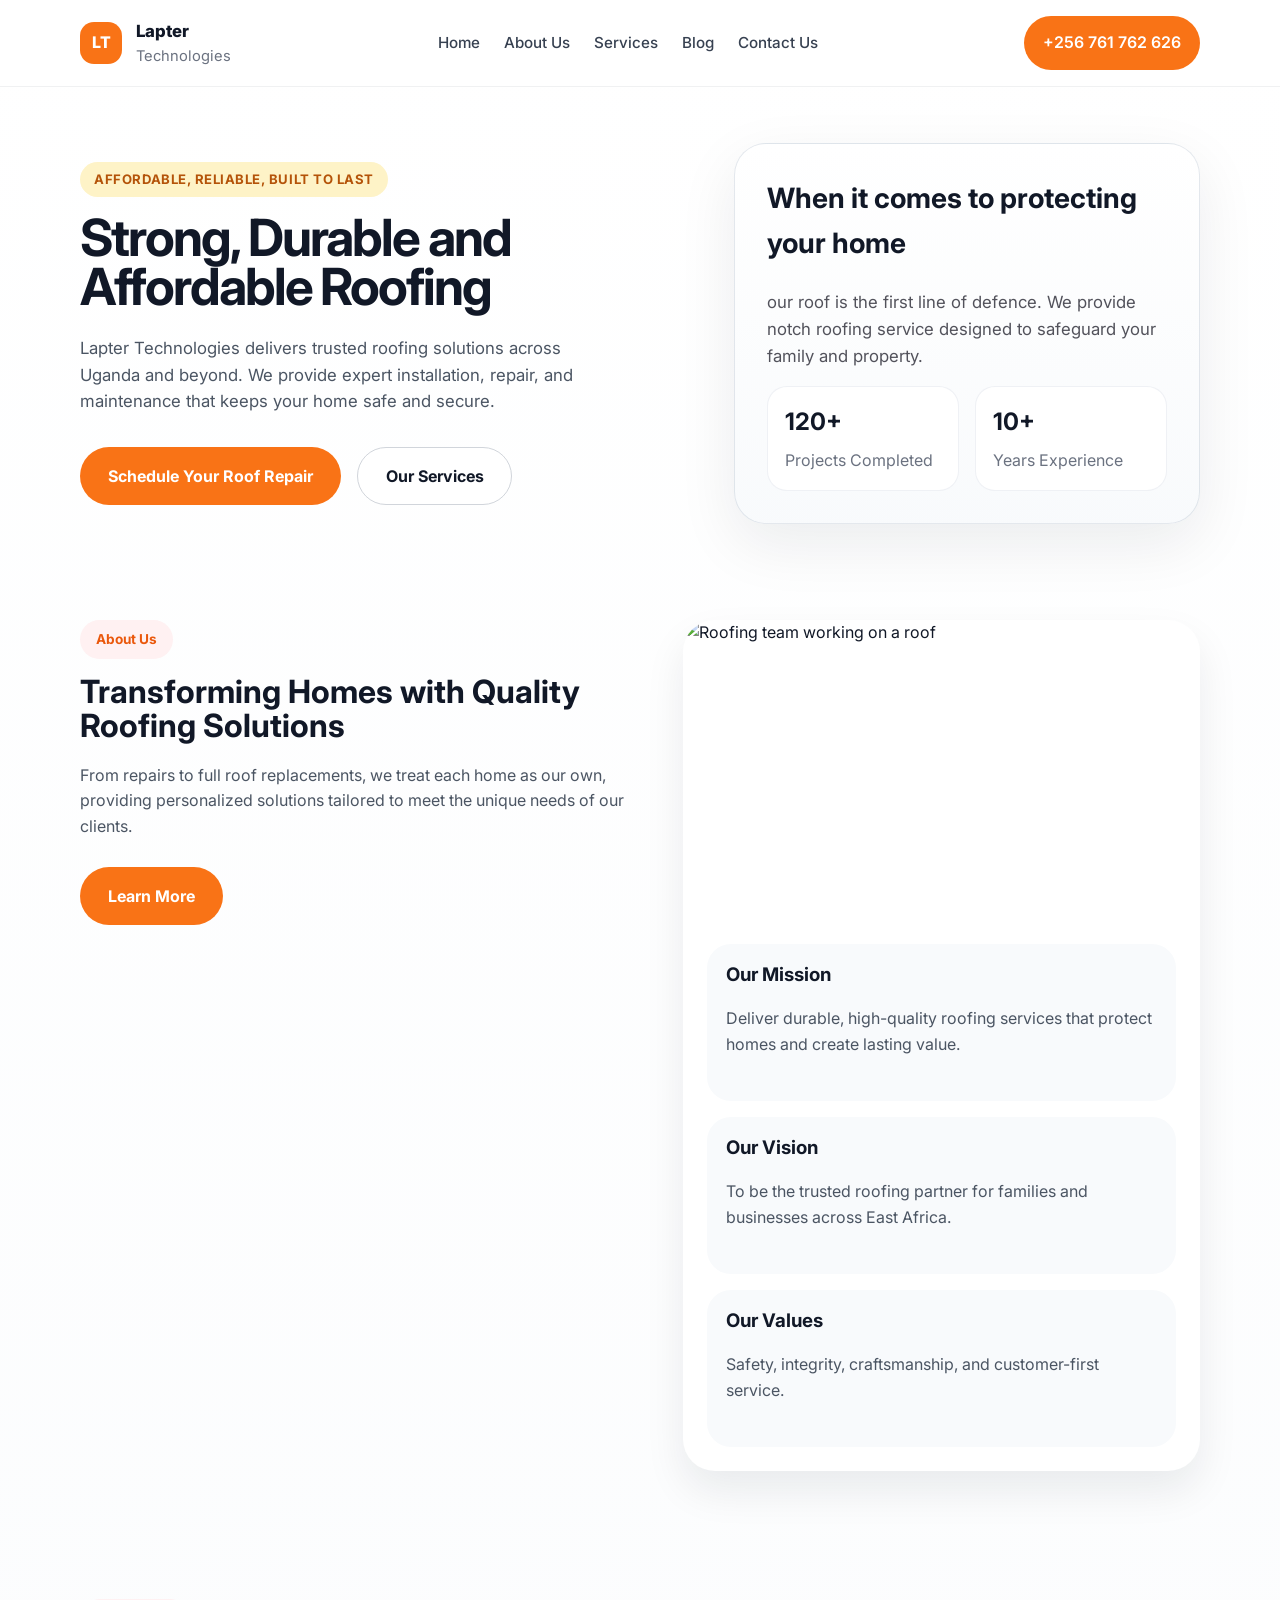
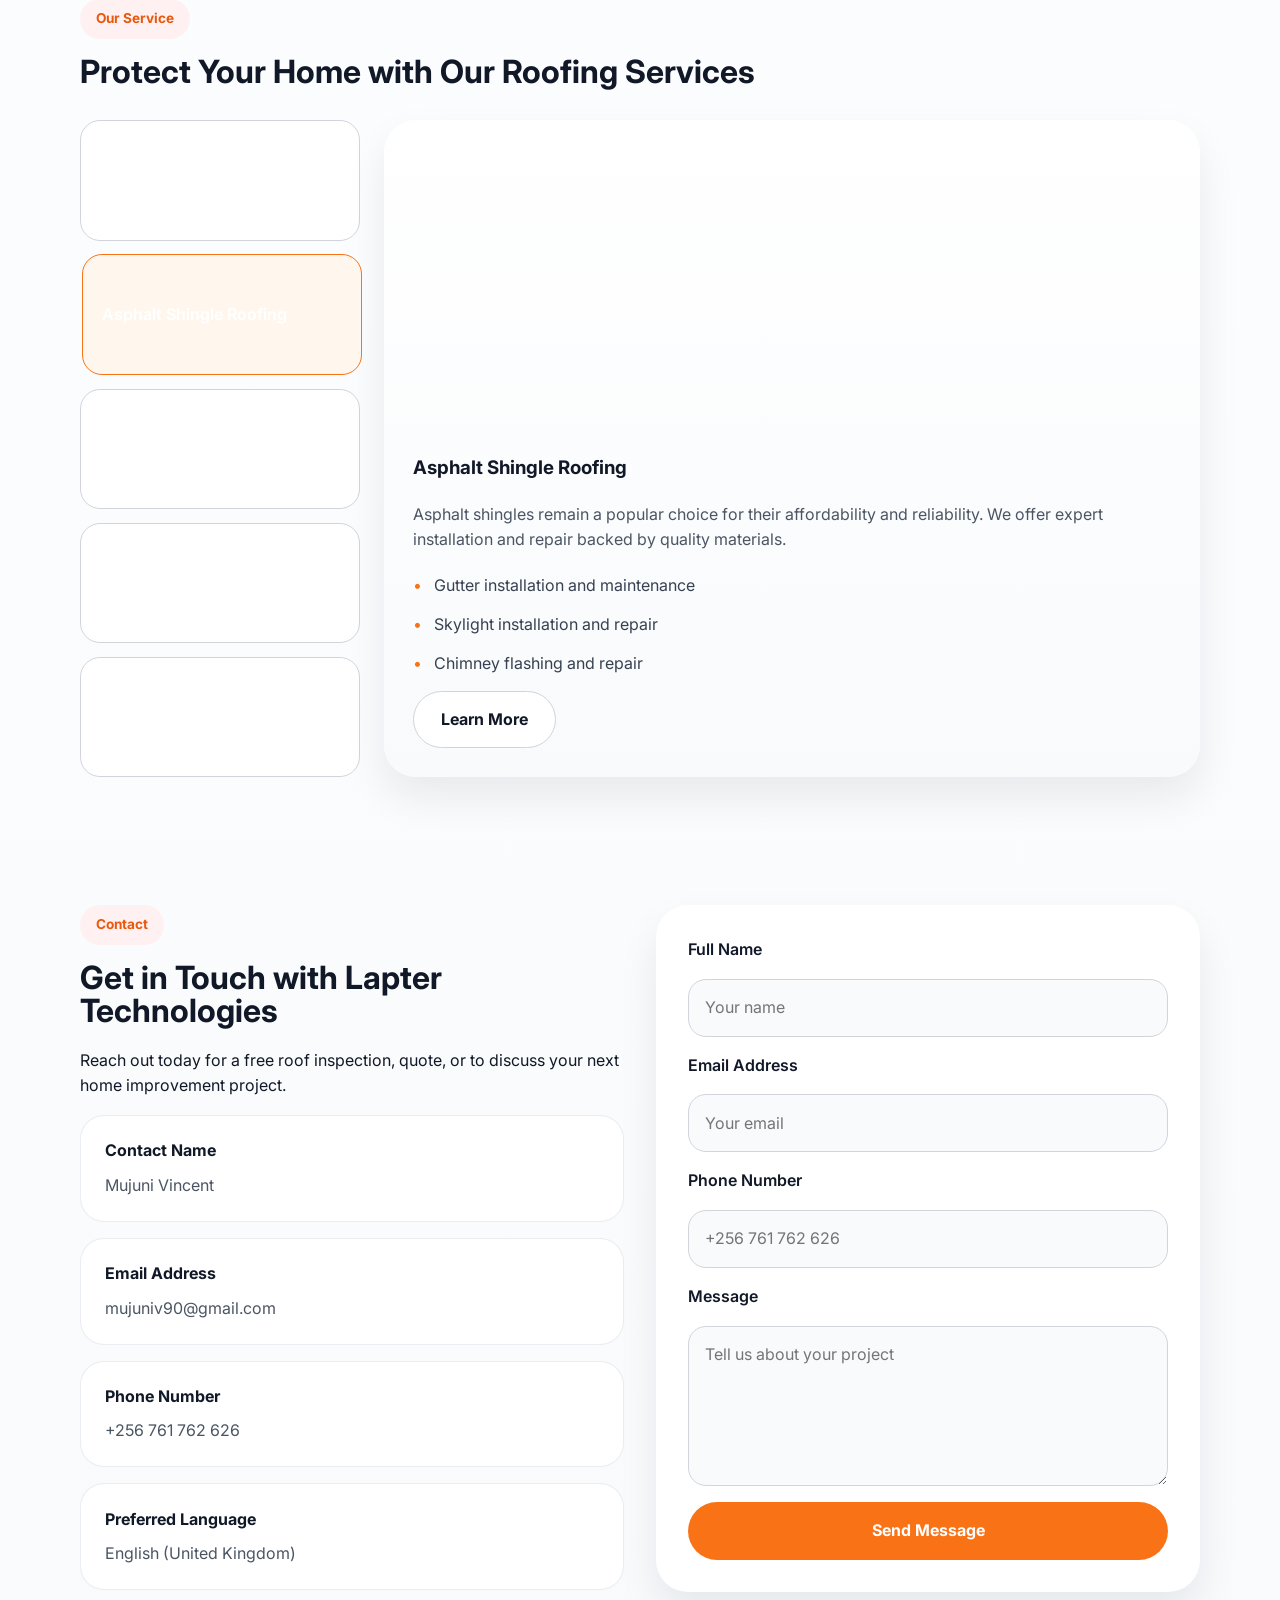
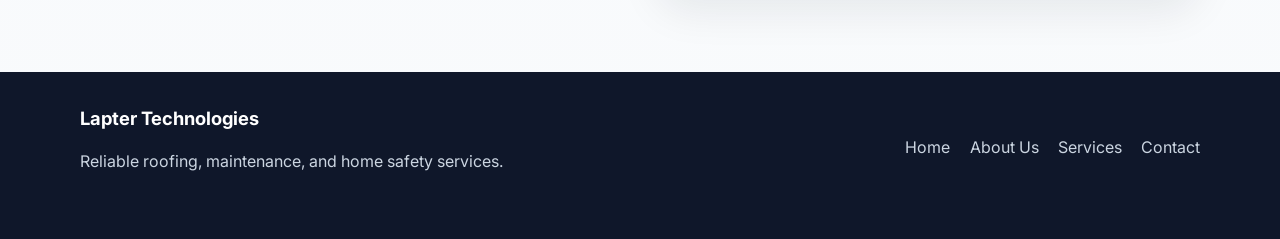
==== index.html @ 405855db "first set up" ====
<!DOCTYPE html>
<html lang="en">
  <head>
    <meta charset="UTF-8" />
    <meta name="viewport" content="width=device-width, initial-scale=1.0" />
    <title>Lapter Technologies | Roofing & Home Services</title>
    <link rel="preconnect" href="https://fonts.googleapis.com" />
    <link rel="preconnect" href="https://fonts.gstatic.com" crossorigin />
    <link
      href="https://fonts.googleapis.com/css2?family=Inter:wght@400;500;600;700;800&display=swap"
      rel="stylesheet"
    />
    <link rel="stylesheet" href="styles.css" />
  </head>
  <body>
    <header class="site-header">
      <div class="topbar container">
        <div class="brand">
          <div class="logo-icon">LT</div>
          <div>
            <p class="logo-label">Lapter</p>
            <p class="logo-subtitle">Technologies</p>
          </div>
        </div>
        <nav class="main-nav">
          <a href="#home">Home</a>
          <a href="#about">About Us</a>
          <a href="#services">Services</a>
          <a href="#blog">Blog</a>
          <a href="#contact">Contact Us</a>
        </nav>
        <a class="contact-pill" href="tel:+256761762626">+256 761 762 626</a>
      </div>
    </header>

    <main>
      <section class="hero" id="home">
        <div class="container hero-grid">
          <div class="hero-copy">
            <span class="eyebrow">Affordable, Reliable, Built to Last</span>
            <h1>Strong, Durable and Affordable Roofing</h1>
            <p>
              Lapter Technologies delivers trusted roofing solutions across Uganda and beyond.
              We provide expert installation, repair, and maintenance that keeps your home safe and secure.
            </p>
            <div class="hero-actions">
              <a class="btn btn-primary" href="#contact">Schedule Your Roof Repair</a>
              <a class="btn btn-secondary" href="#services">Our Services</a>
            </div>
          </div>
          <div class="hero-card">
            <div class="hero-card-inner">
              <h2>When it comes to protecting your home</h2>
              <p>
                our roof is the first line of defence. We provide notch roofing service designed to safeguard your family and property.
              </p>
              <div class="hero-stats">
                <div>
                  <strong>120+</strong>
                  <span>Projects Completed</span>
                </div>
                <div>
                  <strong>10+</strong>
                  <span>Years Experience</span>
                </div>
              </div>
            </div>
          </div>
        </div>
      </section>

      <section class="about" id="about">
        <div class="container about-grid">
          <div>
            <span class="section-label">About Us</span>
            <h2>Transforming Homes with Quality Roofing Solutions</h2>
            <p>
              From repairs to full roof replacements, we treat each home as our own, providing personalized solutions tailored to meet the unique needs of our clients.
            </p>
            <a class="btn btn-primary" href="#contact">Learn More</a>
          </div>
          <div class="about-info-card">
            <img
              src="https://images.pexels.com/photos/7912719/pexels-photo-7912719.jpeg?auto=compress&cs=tinysrgb&w=1200"
              alt="Roofing team working on a roof"
            />
            <div class="about-details">
              <div class="info-box">
                <h3>Our Mission</h3>
                <p>
                  Deliver durable, high-quality roofing services that protect homes and create lasting value.
                </p>
              </div>
              <div class="info-box">
                <h3>Our Vision</h3>
                <p>
                  To be the trusted roofing partner for families and businesses across East Africa.
                </p>
              </div>
              <div class="info-box">
                <h3>Our Values</h3>
                <p>
                  Safety, integrity, craftsmanship, and customer-first service.
                </p>
              </div>
            </div>
          </div>
        </div>
      </section>

      <section class="services" id="services">
        <div class="container">
          <span class="section-label">Our Service</span>
          <h2>Protect Your Home with Our Roofing Services</h2>
          <div class="service-grid">
            <div class="service-nav">
              <button class="service-item active" data-service="damage">Storm Damage Assessment</button>
              <button class="service-item" data-service="asphalt">Asphalt Shingle Roofing</button>
              <button class="service-item" data-service="metal">Metal Roofing Services</button>
              <button class="service-item" data-service="green">Green Roof Installation</button>
              <button class="service-item" data-service="ventilation">Roof Ventilation Services</button>
            </div>
            <div class="service-detail" id="service-detail">
              <div class="service-image"></div>
              <div class="service-copy">
                <h3>Asphalt Shingle Roofing</h3>
                <p>
                  Asphalt shingles remain a popular choice for their affordability and reliability. We offer expert installation and repair backed by quality materials.
                </p>
                <ul>
                  <li>Gutter installation and maintenance</li>
                  <li>Skylight installation and repair</li>
                  <li>Chimney flashing and repair</li>
                </ul>
                <a class="btn btn-secondary" href="#contact">Learn More</a>
              </div>
            </div>
          </div>
        </div>
      </section>

      <section class="contact-section" id="contact">
        <div class="container contact-grid">
          <div>
            <span class="section-label">Contact</span>
            <h2>Get in Touch with Lapter Technologies</h2>
            <p>
              Reach out today for a free roof inspection, quote, or to discuss your next home improvement project.
            </p>
            <div class="contact-cards">
              <div class="contact-card">
                <h3>Contact Name</h3>
                <p>Mujuni Vincent</p>
              </div>
              <div class="contact-card">
                <h3>Email Address</h3>
                <p><a href="mailto:mujuniv90@gmail.com">mujuniv90@gmail.com</a></p>
              </div>
              <div class="contact-card">
                <h3>Phone Number</h3>
                <p><a href="tel:+256761762626">+256 761 762 626</a></p>
              </div>
              <div class="contact-card">
                <h3>Preferred Language</h3>
                <p>English (United Kingdom)</p>
              </div>
            </div>
          </div>
          <div class="contact-form-card">
            <form>
              <label>Full Name</label>
              <input type="text" placeholder="Your name" />

              <label>Email Address</label>
              <input type="email" placeholder="Your email" />

              <label>Phone Number</label>
              <input type="tel" placeholder="+256 761 762 626" />

              <label>Message</label>
              <textarea rows="5" placeholder="Tell us about your project"></textarea>

              <button type="submit" class="btn btn-primary">Send Message</button>
            </form>
          </div>
        </div>
      </section>
    </main>

    <footer class="site-footer">
      <div class="container footer-grid">
        <div>
          <p class="footer-brand">Lapter Technologies</p>
          <p>Reliable roofing, maintenance, and home safety services.</p>
        </div>
        <div class="footer-links">
          <a href="#home">Home</a>
          <a href="#about">About Us</a>
          <a href="#services">Services</a>
          <a href="#contact">Contact</a>
        </div>
      </div>
    </footer>

    <script src="script.js"></script>
  </body>
</html>
---- styles.css ----
:root {
  color-scheme: dark;
  color: #1f2937;
  background: #f8fafc;
  font-family: 'Inter', sans-serif;
  font-size: 16px;
  line-height: 1.6;
}

* {
  box-sizing: border-box;
}

body {
  margin: 0;
  min-height: 100vh;
  background: linear-gradient(180deg, #ffffff 0%, #f8fafc 100%);
  color: #111827;
}

img {
  max-width: 100%;
  display: block;
}

a {
  color: inherit;
  text-decoration: none;
}

button,
input,
textarea {
  font: inherit;
}

.container {
  width: min(1120px, calc(100% - 2rem));
  margin: 0 auto;
}

.site-header {
  position: sticky;
  top: 0;
  z-index: 20;
  background: rgba(255, 255, 255, 0.95);
  backdrop-filter: blur(14px);
  border-bottom: 1px solid rgba(15, 23, 42, 0.06);
}

.topbar {
  display: flex;
  align-items: center;
  justify-content: space-between;
  gap: 1rem;
  padding: 1rem 0;
}

.brand {
  display: flex;
  align-items: center;
  gap: 0.9rem;
}

.logo-icon {
  width: 42px;
  height: 42px;
  background: #f97316;
  color: #ffffff;
  display: grid;
  place-items: center;
  border-radius: 14px;
  font-weight: 800;
}

.logo-label {
  margin: 0;
  font-size: 1.05rem;
  font-weight: 800;
}

.logo-subtitle {
  margin: 0;
  color: #6b7280;
  font-size: 0.92rem;
}

.main-nav {
  display: flex;
  gap: 1.5rem;
  align-items: center;
}

.main-nav a {
  color: #374151;
  font-size: 0.95rem;
  font-weight: 500;
}

.contact-pill {
  display: inline-flex;
  align-items: center;
  justify-content: center;
  padding: 0.9rem 1.2rem;
  background: #f97316;
  color: #ffffff;
  border-radius: 999px;
  font-weight: 600;
}

.hero {
  padding: 3.5rem 0 2rem;
}

.hero-grid {
  display: grid;
  grid-template-columns: 1.2fr 0.9fr;
  gap: 2rem;
  align-items: center;
}

.eyebrow {
  display: inline-block;
  margin-bottom: 1rem;
  padding: 0.45rem 0.9rem;
  border-radius: 9999px;
  background: #fef3c7;
  color: #b45309;
  font-size: 0.82rem;
  font-weight: 700;
  letter-spacing: 0.04em;
  text-transform: uppercase;
}

.hero h1 {
  margin: 0;
  font-size: clamp(2.75rem, 4vw, 4.5rem);
  line-height: 0.95;
  letter-spacing: -0.04em;
}

.hero p {
  max-width: 520px;
  margin: 1.5rem 0 2rem;
  color: #4b5563;
  font-size: 1.05rem;
}

.hero-actions {
  display: flex;
  gap: 1rem;
  flex-wrap: wrap;
}

.btn {
  display: inline-flex;
  align-items: center;
  justify-content: center;
  padding: 0.95rem 1.7rem;
  border-radius: 999px;
  border: 1px solid transparent;
  font-weight: 700;
  transition: transform 0.2s ease, box-shadow 0.2s ease, background-color 0.2s ease;
}

.btn:hover {
  transform: translateY(-1px);
}

.btn-primary {
  background: #f97316;
  color: #ffffff;
}

.btn-secondary {
  background: #ffffff;
  color: #111827;
  border-color: #d1d5db;
}

.hero-card {
  padding: 2rem;
  border-radius: 32px;
  background: linear-gradient(180deg, rgba(255,255,255,0.95) 0%, rgba(248,250,252,0.95) 100%);
  border: 1px solid rgba(148,163,184,0.25);
  box-shadow: 0 20px 60px rgba(15, 23, 42, 0.08);
}

.hero-card-inner h2 {
  margin-top: 0;
  font-size: 1.75rem;
}

.hero-card-inner p {
  color: #52525b;
  margin: 1rem 0;
}

.hero-stats {
  display: grid;
  grid-template-columns: repeat(2, minmax(0, 1fr));
  gap: 1rem;
}

.hero-stats div {
  background: #ffffff;
  padding: 1rem 1.1rem;
  border-radius: 20px;
  border: 1px solid rgba(148,163,184,0.15);
}

.hero-stats strong {
  display: block;
  font-size: 1.5rem;
}

.hero-stats span {
  display: block;
  color: #6b7280;
  margin-top: 0.45rem;
}

.about {
  padding: 4rem 0;
}

.about-grid {
  display: grid;
  grid-template-columns: 1.05fr 0.95fr;
  gap: 2rem;
  align-items: start;
}

.section-label {
  display: inline-flex;
  margin-bottom: 1rem;
  padding: 0.55rem 1rem;
  border-radius: 999px;
  background: #fff1f2;
  color: #ea580c;
  font-size: 0.85rem;
  font-weight: 700;
}

.about h2,
.services h2,
.contact-section h2 {
  margin: 0 0 1.25rem;
  font-size: clamp(2rem, 2.5vw, 3rem);
  line-height: 1.05;
}

.about p {
  color: #4b5563;
  max-width: 38rem;
  margin-bottom: 1.75rem;
}

.about-info-card {
  background: #ffffff;
  border-radius: 32px;
  padding: 0;
  overflow: hidden;
  box-shadow: 0 20px 40px rgba(15, 23, 42, 0.08);
}

.about-info-card img {
  width: 100%;
  height: 300px;
  object-fit: cover;
}

.about-details {
  display: grid;
  gap: 1rem;
  padding: 1.5rem;
}

.info-box {
  background: #f8fafc;
  border-radius: 24px;
  padding: 1rem 1.2rem;
}

.info-box h3 {
  margin: 0 0 0.6rem;
}

.service {
  padding: 4rem 0;
}

.services {
  padding: 4rem 0;
}

.service-grid {
  display: grid;
  grid-template-columns: 280px minmax(0, 1fr);
  gap: 1.5rem;
  margin-top: 2rem;
}

.service-nav {
  display: grid;
  gap: 0.85rem;
}

.service-item {
  width: 100%;
  text-align: left;
  padding: 1rem 1.2rem;
  border: 1px solid #d1d5db;
  border-radius: 20px;
  background: #ffffff;
  font-weight: 600;
  cursor: pointer;
  transition: transform 0.2s ease, border-color 0.2s ease, background-color 0.2s ease;
}

.service-item:hover,
.service-item.active {
  transform: translateX(2px);
  border-color: #f97316;
  background: #fff7ed;
}

.service-detail {
  display: grid;
  grid-template-columns: 1fr;
  gap: 1.5rem;
  padding: 1.8rem;
  border-radius: 32px;
  background: linear-gradient(180deg, #ffffff 0%, #f8fafc 100%);
  box-shadow: 0 20px 40px rgba(15, 23, 42, 0.08);
}

.service-image {
  min-height: 280px;
  border-radius: 28px;
  background: url('https://images.pexels.com/photos/15095836/pexels-photo-15095836.jpeg?auto=compress&cs=tinysrgb&w=1200') center/cover no-repeat;
}

.service-copy h3 {
  margin-top: 0;
}

.service-copy p {
  color: #4b5563;
  margin: 1rem 0 1.25rem;
}

.service-copy ul {
  list-style: none;
  padding: 0;
  margin: 0;
}

.service-copy li {
  margin-bottom: 0.85rem;
  padding-left: 1.35rem;
  position: relative;
  color: #374151;
}

.service-copy li::before {
  content: '•';
  position: absolute;
  left: 0;
  color: #f97316;
}

.contact-section {
  padding: 4rem 0 5rem;
}

.contact-grid {
  display: grid;
  grid-template-columns: 1fr 1fr;
  gap: 2rem;
  align-items: start;
}

.contact-cards {
  display: grid;
  gap: 1rem;
}

.contact-card {
  background: #ffffff;
  border-radius: 24px;
  padding: 1.4rem 1.5rem;
  border: 1px solid rgba(148, 163, 184, 0.2);
}

.contact-card h3 {
  margin: 0 0 0.55rem;
  font-size: 1rem;
}

.contact-card p {
  margin: 0;
  color: #4b5563;
}

.contact-form-card {
  background: #ffffff;
  border-radius: 32px;
  padding: 2rem;
  box-shadow: 0 20px 40px rgba(15, 23, 42, 0.08);
}

.contact-form-card form {
  display: grid;
  gap: 1rem;
}

.contact-form-card label {
  font-weight: 600;
}

.contact-form-card input,
.contact-form-card textarea {
  width: 100%;
  border-radius: 18px;
  border: 1px solid #d1d5db;
  padding: 0.95rem 1rem;
  background: #f8fafc;
}

.contact-form-card textarea {
  resize: vertical;
}

.site-footer {
  padding: 2rem 0 3rem;
  background: #0f172a;
  color: #cbd5e1;
}

.footer-grid {
  display: flex;
  align-items: center;
  justify-content: space-between;
  gap: 1rem;
}

.footer-brand {
  margin: 0 0 0.5rem;
  color: #ffffff;
  font-size: 1.15rem;
  font-weight: 700;
}

.footer-links {
  display: flex;
  gap: 1.2rem;
  flex-wrap: wrap;
}

.footer-links a {
  color: #cbd5e1;
  transition: color 0.2s ease;
}

.footer-links a:hover {
  color: #f97316;
}

@media (max-width: 960px) {
  .hero-grid,
  .about-grid,
  .service-grid,
  .contact-grid,
  .footer-grid {
    grid-template-columns: 1fr;
  }

  .main-nav {
    display: none;
  }
}

@media (max-width: 640px) {
  .topbar {
    flex-direction: column;
    align-items: flex-start;
  }

  .hero {
    padding-top: 2rem;
  }

  .hero-card {
    padding: 1.5rem;
  }

  .about-info-card img {
    height: 220px;
  }
}
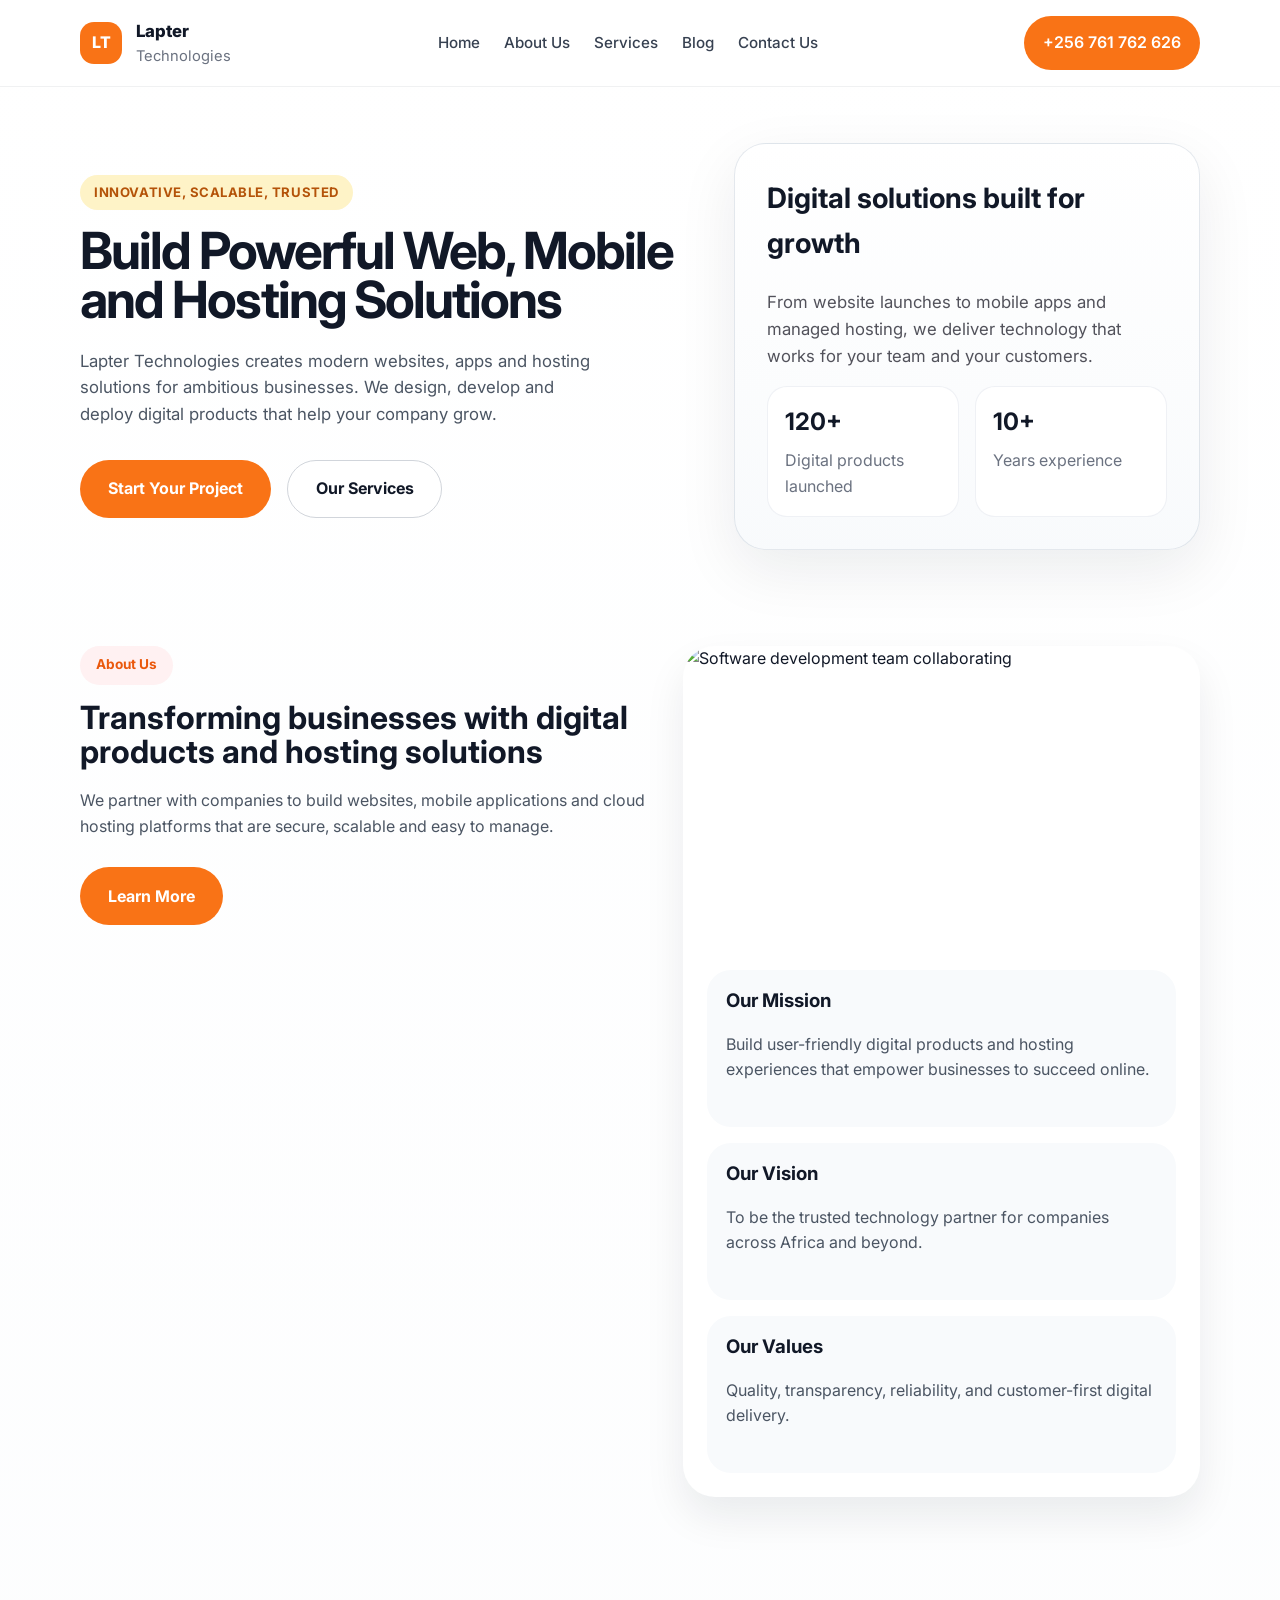
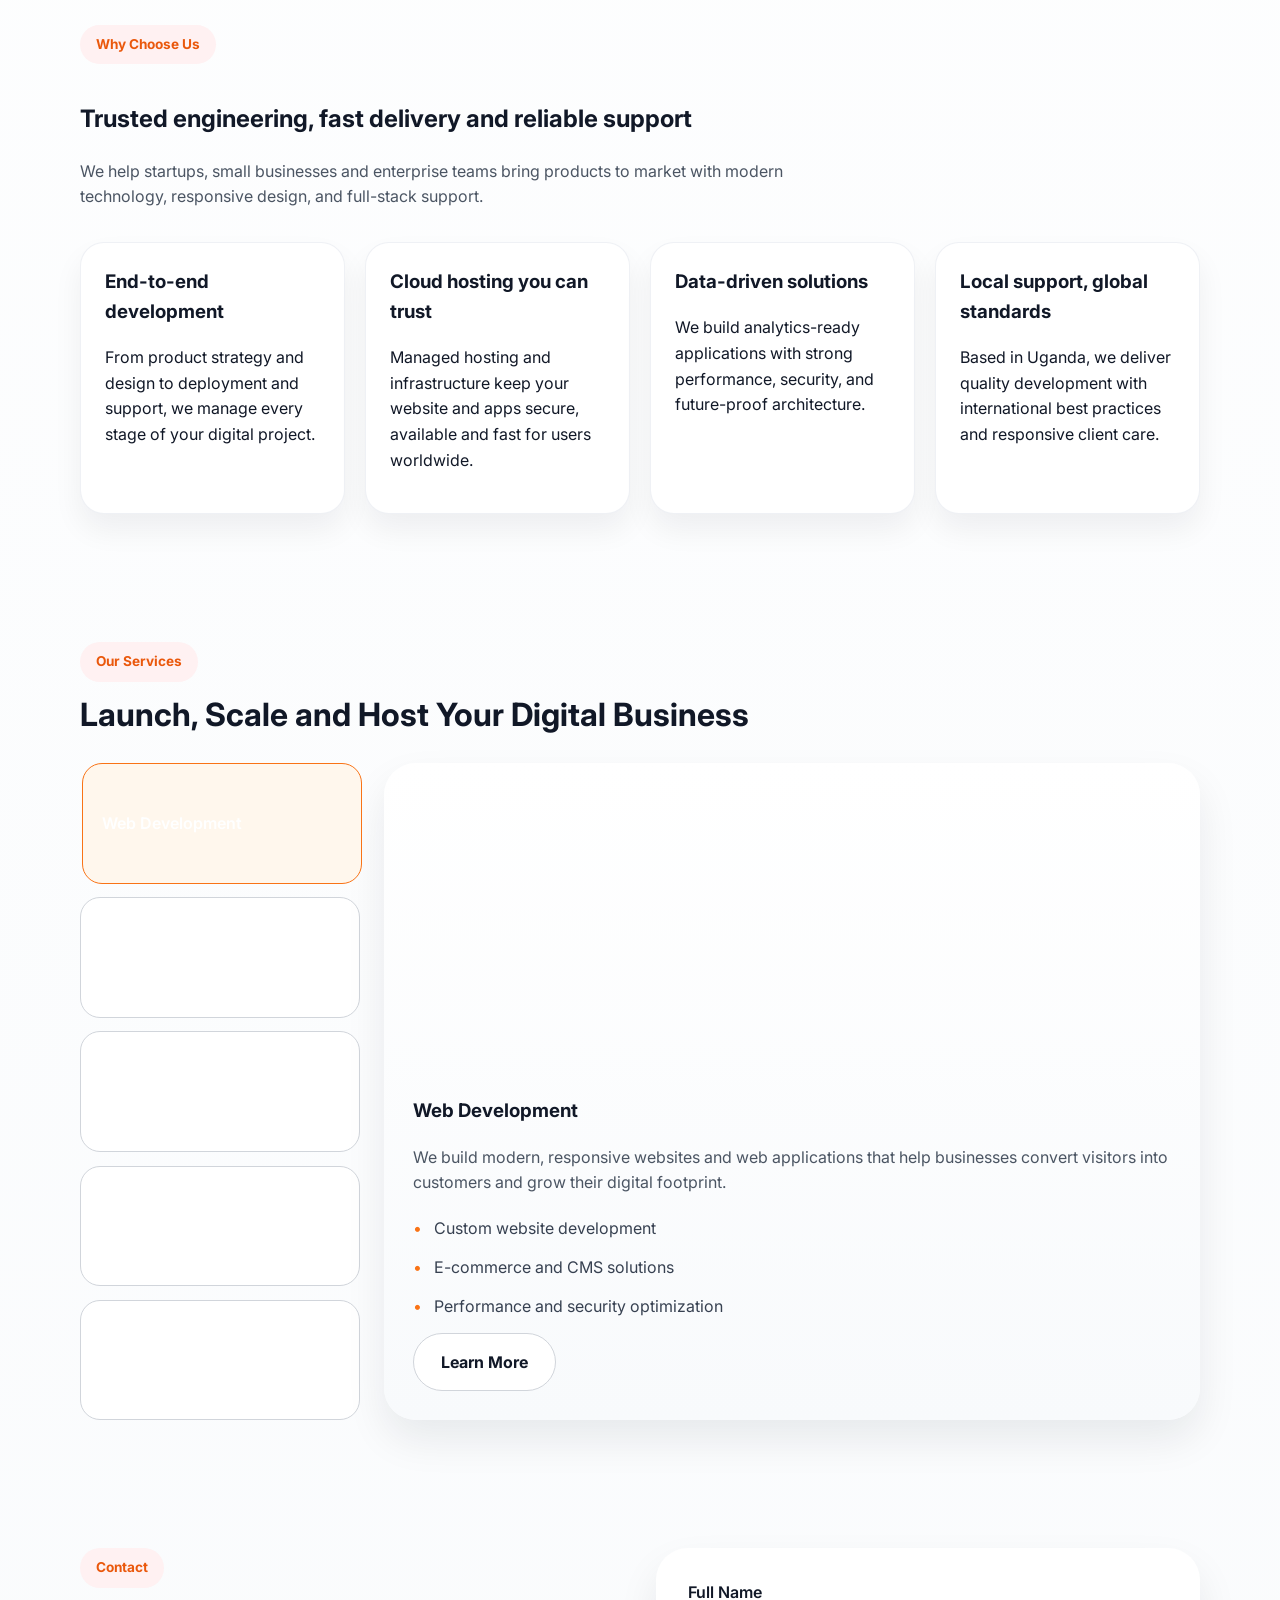
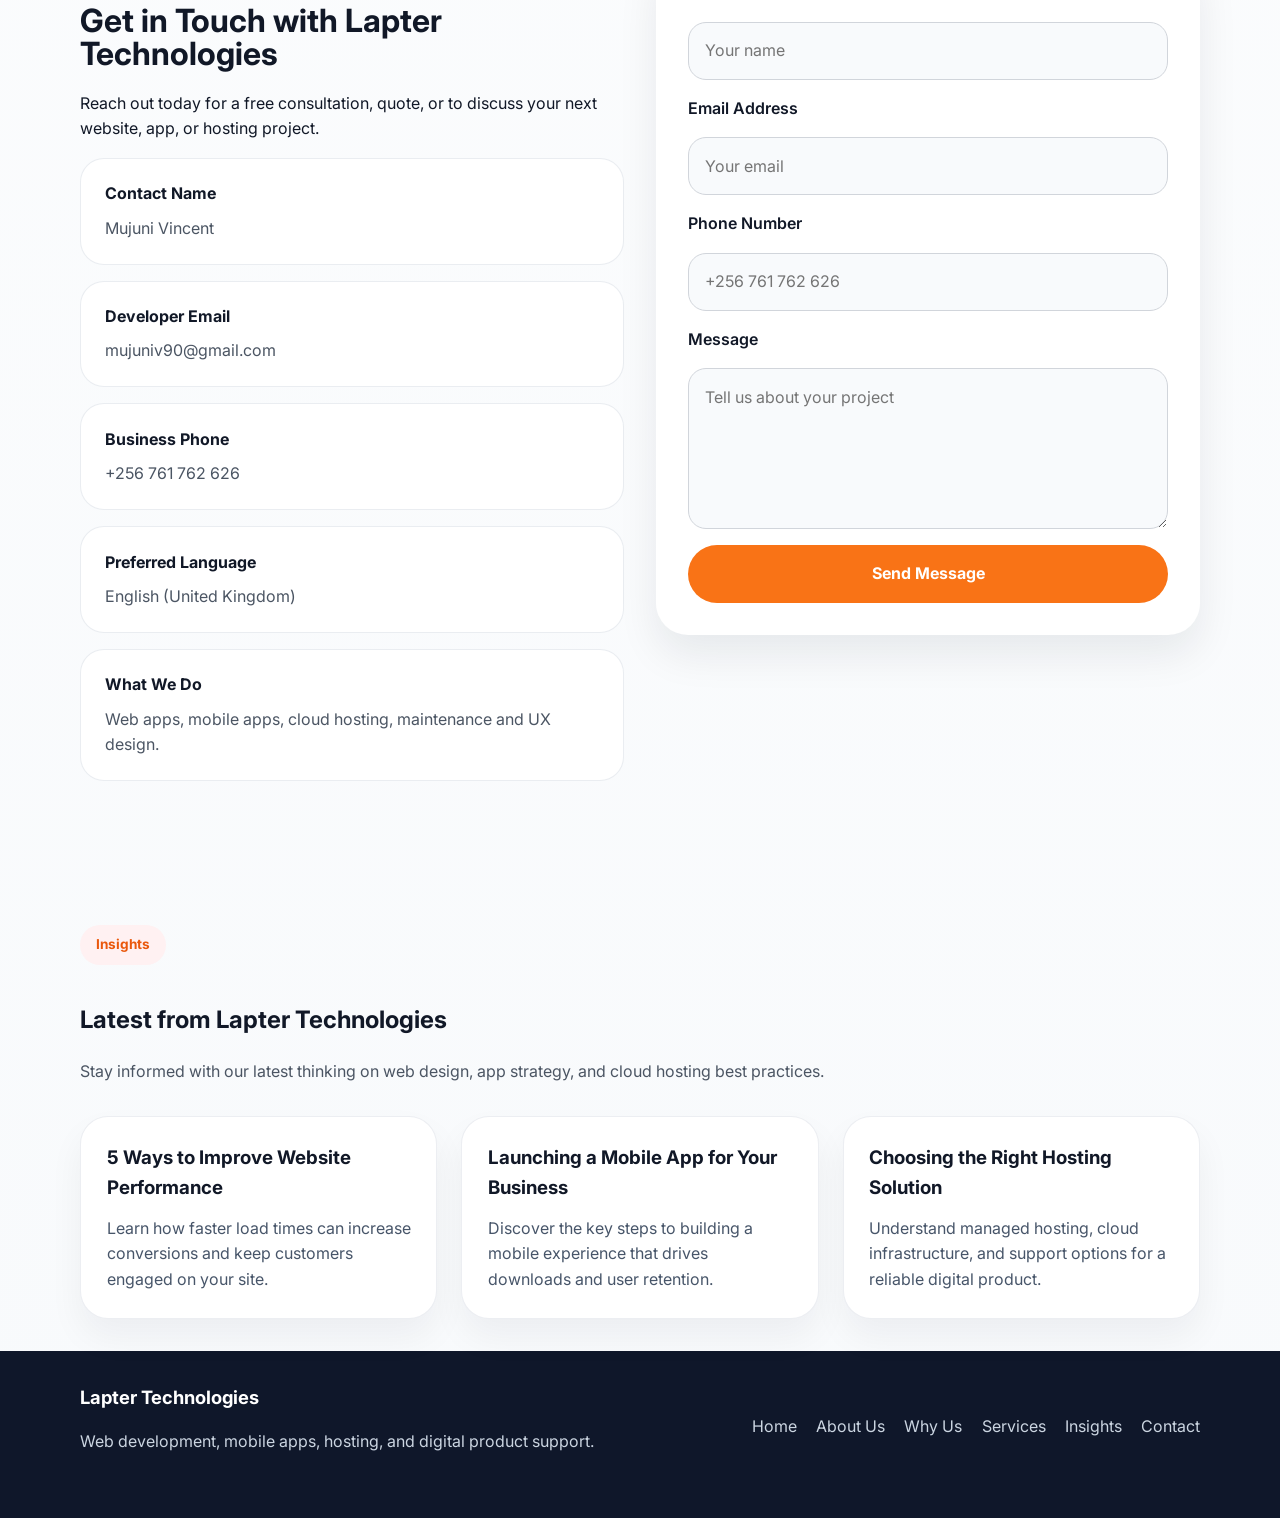
==== commit d220c49a: "removed daummy data" ====
--- a/index.html
+++ b/index.html
@@ -3,7 +3,7 @@
   <head>
     <meta charset="UTF-8" />
     <meta name="viewport" content="width=device-width, initial-scale=1.0" />
-    <title>Lapter Technologies | Roofing & Home Services</title>
+    <title>Lapter Technologies | Web, Mobile & Hosting</title>
     <link rel="preconnect" href="https://fonts.googleapis.com" />
     <link rel="preconnect" href="https://fonts.gstatic.com" crossorigin />
     <link
@@ -37,31 +37,30 @@
       <section class="hero" id="home">
         <div class="container hero-grid">
           <div class="hero-copy">
-            <span class="eyebrow">Affordable, Reliable, Built to Last</span>
-            <h1>Strong, Durable and Affordable Roofing</h1>
+            <span class="eyebrow">Innovative, Scalable, Trusted</span>
+            <h1>Build Powerful Web, Mobile and Hosting Solutions</h1>
             <p>
-              Lapter Technologies delivers trusted roofing solutions across Uganda and beyond.
-              We provide expert installation, repair, and maintenance that keeps your home safe and secure.
+              Lapter Technologies creates modern websites, apps and hosting solutions for ambitious businesses. We design, develop and deploy digital products that help your company grow.
             </p>
             <div class="hero-actions">
-              <a class="btn btn-primary" href="#contact">Schedule Your Roof Repair</a>
+              <a class="btn btn-primary" href="#contact">Start Your Project</a>
               <a class="btn btn-secondary" href="#services">Our Services</a>
             </div>
           </div>
           <div class="hero-card">
             <div class="hero-card-inner">
-              <h2>When it comes to protecting your home</h2>
+              <h2>Digital solutions built for growth</h2>
               <p>
-                our roof is the first line of defence. We provide notch roofing service designed to safeguard your family and property.
+                From website launches to mobile apps and managed hosting, we deliver technology that works for your team and your customers.
               </p>
               <div class="hero-stats">
                 <div>
                   <strong>120+</strong>
-                  <span>Projects Completed</span>
+                  <span>Digital products launched</span>
                 </div>
                 <div>
                   <strong>10+</strong>
-                  <span>Years Experience</span>
+                  <span>Years experience</span>
                 </div>
               </div>
             </div>
@@ -73,36 +72,64 @@
         <div class="container about-grid">
           <div>
             <span class="section-label">About Us</span>
-            <h2>Transforming Homes with Quality Roofing Solutions</h2>
+            <h2>Transforming businesses with digital products and hosting solutions</h2>
             <p>
-              From repairs to full roof replacements, we treat each home as our own, providing personalized solutions tailored to meet the unique needs of our clients.
+              We partner with companies to build websites, mobile applications and cloud hosting platforms that are secure, scalable and easy to manage.
             </p>
             <a class="btn btn-primary" href="#contact">Learn More</a>
           </div>
           <div class="about-info-card">
             <img
-              src="https://images.pexels.com/photos/7912719/pexels-photo-7912719.jpeg?auto=compress&cs=tinysrgb&w=1200"
-              alt="Roofing team working on a roof"
+              src="https://images.pexels.com/photos/1181671/pexels-photo-1181671.jpeg?auto=compress&cs=tinysrgb&w=1200"
+              alt="Software development team collaborating"
             />
             <div class="about-details">
               <div class="info-box">
                 <h3>Our Mission</h3>
                 <p>
-                  Deliver durable, high-quality roofing services that protect homes and create lasting value.
+                  Build user-friendly digital products and hosting experiences that empower businesses to succeed online.
                 </p>
               </div>
               <div class="info-box">
                 <h3>Our Vision</h3>
                 <p>
-                  To be the trusted roofing partner for families and businesses across East Africa.
+                  To be the trusted technology partner for companies across Africa and beyond.
                 </p>
               </div>
               <div class="info-box">
                 <h3>Our Values</h3>
                 <p>
-                  Safety, integrity, craftsmanship, and customer-first service.
-                </p>
-              </div>
+                  Quality, transparency, reliability, and customer-first digital delivery.
+                </p>
+              </div>
+            </div>
+          </div>
+        </div>
+      </section>
+
+      <section class="why-choose" id="why">
+        <div class="container">
+          <span class="section-label">Why Choose Us</span>
+          <h2>Trusted engineering, fast delivery and reliable support</h2>
+          <p class="section-intro">
+            We help startups, small businesses and enterprise teams bring products to market with modern technology, responsive design, and full-stack support.
+          </p>
+          <div class="feature-grid">
+            <div class="feature-card">
+              <h3>End-to-end development</h3>
+              <p>From product strategy and design to deployment and support, we manage every stage of your digital project.</p>
+            </div>
+            <div class="feature-card">
+              <h3>Cloud hosting you can trust</h3>
+              <p>Managed hosting and infrastructure keep your website and apps secure, available and fast for users worldwide.</p>
+            </div>
+            <div class="feature-card">
+              <h3>Data-driven solutions</h3>
+              <p>We build analytics-ready applications with strong performance, security, and future-proof architecture.</p>
+            </div>
+            <div class="feature-card">
+              <h3>Local support, global standards</h3>
+              <p>Based in Uganda, we deliver quality development with international best practices and responsive client care.</p>
             </div>
           </div>
         </div>
@@ -110,27 +137,27 @@
 
       <section class="services" id="services">
         <div class="container">
-          <span class="section-label">Our Service</span>
-          <h2>Protect Your Home with Our Roofing Services</h2>
+          <span class="section-label">Our Services</span>
+          <h2>Launch, Scale and Host Your Digital Business</h2>
           <div class="service-grid">
             <div class="service-nav">
-              <button class="service-item active" data-service="damage">Storm Damage Assessment</button>
-              <button class="service-item" data-service="asphalt">Asphalt Shingle Roofing</button>
-              <button class="service-item" data-service="metal">Metal Roofing Services</button>
-              <button class="service-item" data-service="green">Green Roof Installation</button>
-              <button class="service-item" data-service="ventilation">Roof Ventilation Services</button>
+              <button class="service-item active" data-service="web">Web Development</button>
+              <button class="service-item" data-service="app">App Development</button>
+              <button class="service-item" data-service="hosting">Hosting & Infrastructure</button>
+              <button class="service-item" data-service="maintenance">Website Maintenance</button>
+              <button class="service-item" data-service="design">UI/UX Design</button>
             </div>
             <div class="service-detail" id="service-detail">
               <div class="service-image"></div>
               <div class="service-copy">
-                <h3>Asphalt Shingle Roofing</h3>
-                <p>
-                  Asphalt shingles remain a popular choice for their affordability and reliability. We offer expert installation and repair backed by quality materials.
+                <h3>Web Development</h3>
+                <p>
+                  We build modern, responsive websites and web applications that help businesses convert visitors into customers and grow their digital footprint.
                 </p>
                 <ul>
-                  <li>Gutter installation and maintenance</li>
-                  <li>Skylight installation and repair</li>
-                  <li>Chimney flashing and repair</li>
+                  <li>Custom website development</li>
+                  <li>E-commerce and CMS solutions</li>
+                  <li>Performance and security optimization</li>
                 </ul>
                 <a class="btn btn-secondary" href="#contact">Learn More</a>
               </div>
@@ -145,7 +172,7 @@
             <span class="section-label">Contact</span>
             <h2>Get in Touch with Lapter Technologies</h2>
             <p>
-              Reach out today for a free roof inspection, quote, or to discuss your next home improvement project.
+              Reach out today for a free consultation, quote, or to discuss your next website, app, or hosting project.
             </p>
             <div class="contact-cards">
               <div class="contact-card">
@@ -153,16 +180,20 @@
                 <p>Mujuni Vincent</p>
               </div>
               <div class="contact-card">
-                <h3>Email Address</h3>
+                <h3>Developer Email</h3>
                 <p><a href="mailto:mujuniv90@gmail.com">mujuniv90@gmail.com</a></p>
               </div>
               <div class="contact-card">
-                <h3>Phone Number</h3>
+                <h3>Business Phone</h3>
                 <p><a href="tel:+256761762626">+256 761 762 626</a></p>
               </div>
               <div class="contact-card">
                 <h3>Preferred Language</h3>
                 <p>English (United Kingdom)</p>
+              </div>
+              <div class="contact-card">
+                <h3>What We Do</h3>
+                <p>Web apps, mobile apps, cloud hosting, maintenance and UX design.</p>
               </div>
             </div>
           </div>
@@ -185,18 +216,44 @@
           </div>
         </div>
       </section>
+
+      <section class="blog" id="blog">
+        <div class="container">
+          <span class="section-label">Insights</span>
+          <h2>Latest from Lapter Technologies</h2>
+          <p class="section-intro">
+            Stay informed with our latest thinking on web design, app strategy, and cloud hosting best practices.
+          </p>
+          <div class="blog-grid">
+            <article class="blog-card">
+              <h3>5 Ways to Improve Website Performance</h3>
+              <p>Learn how faster load times can increase conversions and keep customers engaged on your site.</p>
+            </article>
+            <article class="blog-card">
+              <h3>Launching a Mobile App for Your Business</h3>
+              <p>Discover the key steps to building a mobile experience that drives downloads and user retention.</p>
+            </article>
+            <article class="blog-card">
+              <h3>Choosing the Right Hosting Solution</h3>
+              <p>Understand managed hosting, cloud infrastructure, and support options for a reliable digital product.</p>
+            </article>
+          </div>
+        </div>
+      </section>
     </main>
 
     <footer class="site-footer">
       <div class="container footer-grid">
         <div>
           <p class="footer-brand">Lapter Technologies</p>
-          <p>Reliable roofing, maintenance, and home safety services.</p>
+          <p>Web development, mobile apps, hosting, and digital product support.</p>
         </div>
         <div class="footer-links">
           <a href="#home">Home</a>
           <a href="#about">About Us</a>
+          <a href="#why">Why Us</a>
           <a href="#services">Services</a>
+          <a href="#blog">Insights</a>
           <a href="#contact">Contact</a>
         </div>
       </div>
--- a/styles.css
+++ b/styles.css
@@ -286,6 +286,64 @@
   margin: 0 0 0.6rem;
 }
 
+.section-intro {
+  max-width: 760px;
+  margin: 0.75rem 0 2rem;
+  color: #4b5563;
+}
+
+.why-choose {
+  padding: 4rem 0;
+}
+
+.feature-grid {
+  display: grid;
+  grid-template-columns: repeat(4, minmax(0, 1fr));
+  gap: 1.25rem;
+  margin-top: 2rem;
+}
+
+.feature-card {
+  background: #ffffff;
+  border-radius: 24px;
+  padding: 1.5rem;
+  border: 1px solid rgba(148, 163, 184, 0.15);
+  box-shadow: 0 16px 30px rgba(15, 23, 42, 0.06);
+}
+
+.feature-card h3 {
+  margin-top: 0;
+}
+
+.blog {
+  padding: 4rem 0 2rem;
+}
+
+.blog-grid {
+  display: grid;
+  grid-template-columns: repeat(3, minmax(0, 1fr));
+  gap: 1.5rem;
+  margin-top: 2rem;
+}
+
+.blog-card {
+  background: #ffffff;
+  border-radius: 28px;
+  padding: 1.6rem;
+  border: 1px solid rgba(148, 163, 184, 0.18);
+  box-shadow: 0 18px 35px rgba(15, 23, 42, 0.05);
+}
+
+.blog-card h3 {
+  margin-top: 0;
+  margin-bottom: 0.8rem;
+}
+
+.blog-card p {
+  margin: 0;
+  color: #475569;
+}
+
 .service {
   padding: 4rem 0;
 }
@@ -472,6 +530,8 @@
   .about-grid,
   .service-grid,
   .contact-grid,
+  .feature-grid,
+  .blog-grid,
   .footer-grid {
     grid-template-columns: 1fr;
   }
